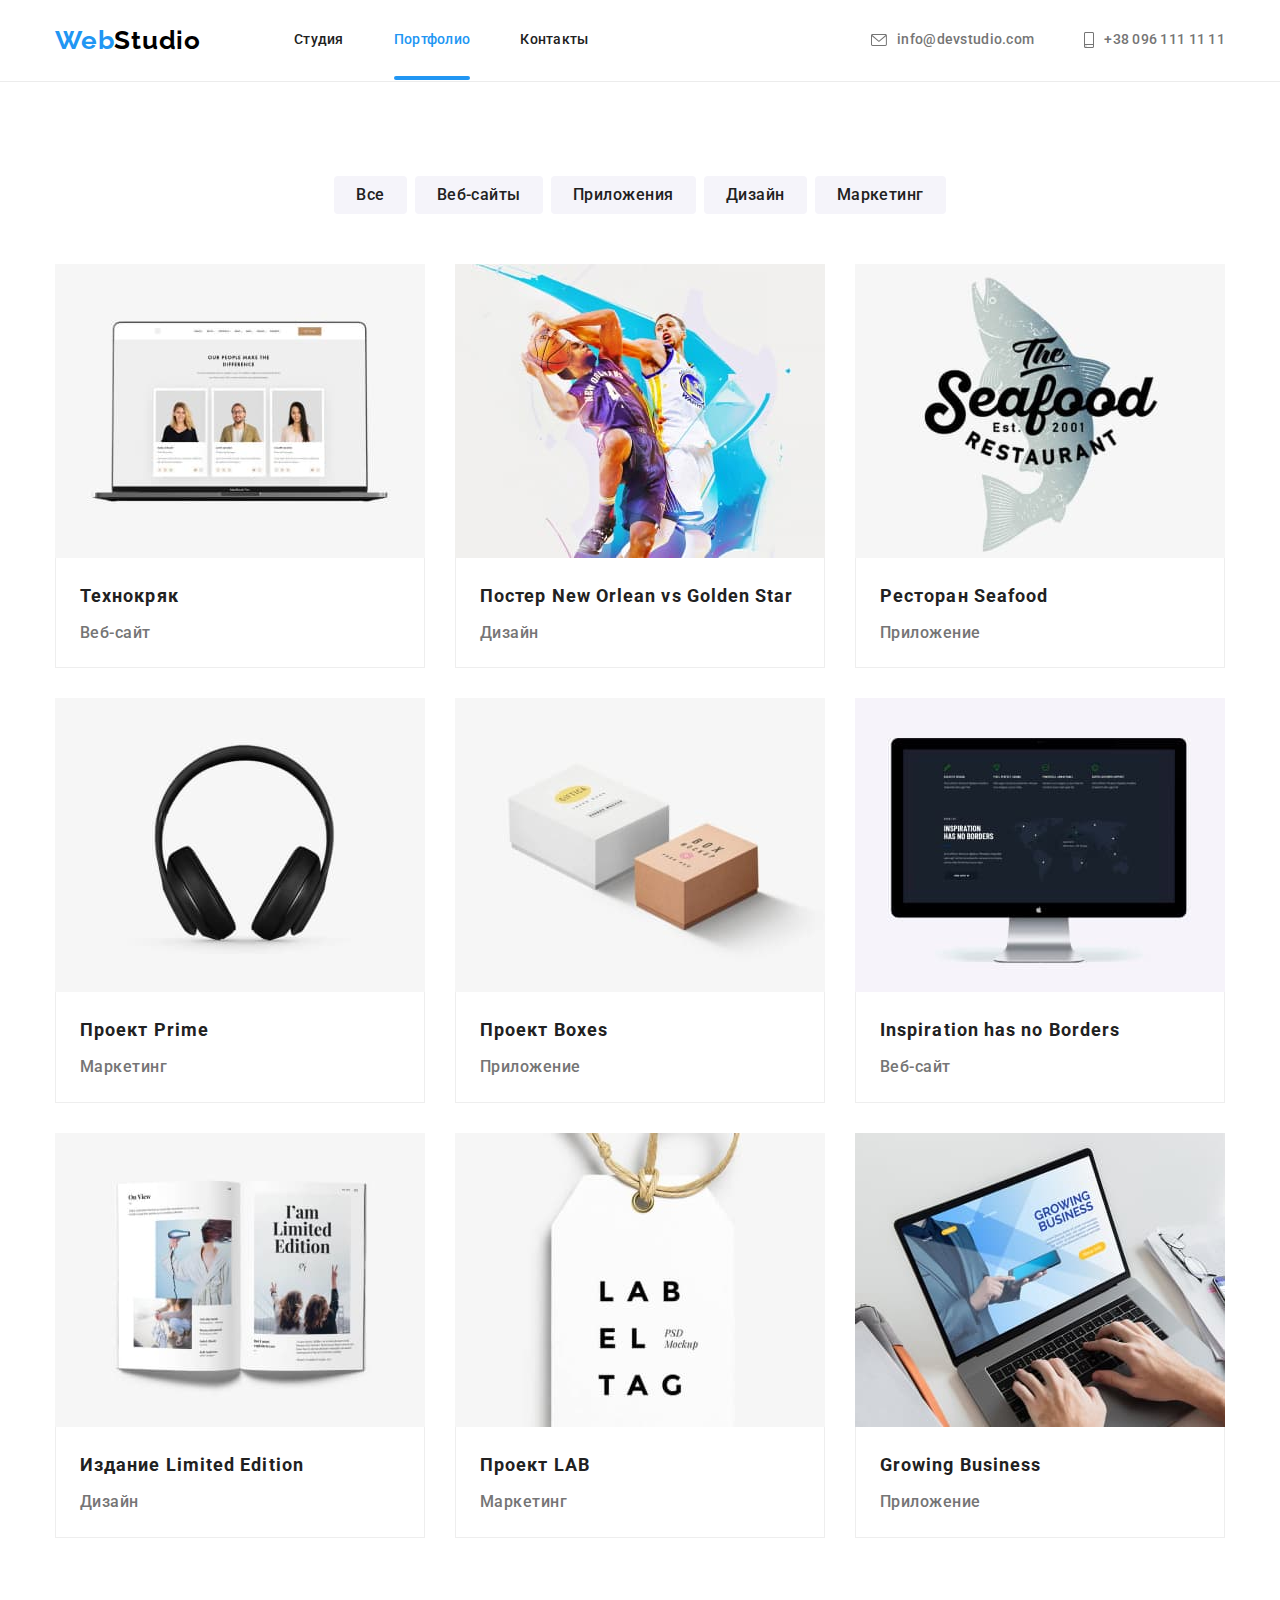
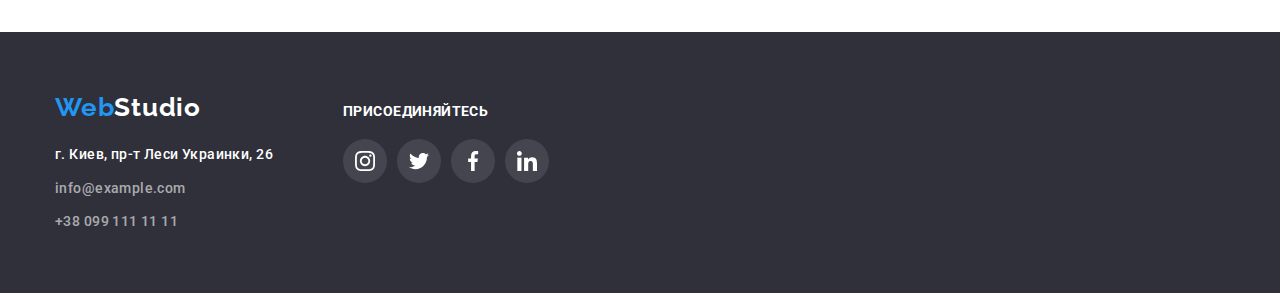
==== portfolio.html @ c588021c "1" ====
<!DOCTYPE html>
<html lang="ru">
<head>
    <meta charset="UTF-8">
    <meta http-equiv="X-UA-Compatible" content="IE=edge">
    <meta name="viewport" content="width=device-width, initial-scale=1.0">
    <title>Document</title>
    <link rel="preconnect" href="https://fonts.googleapis.com">
    <link rel="preconnect" href="https://fonts.gstatic.com" crossorigin>
    <link href="https://fonts.googleapis.com/css2?family=Raleway:wght@700&family=Roboto:wght@400;500;700;900&display=swap" rel="stylesheet">
    <link rel="stylesheet" href="https://cdnjs.cloudflare.com/ajax/libs/modern-normalize/1.1.0/modern-normalize.min.css">
    <link rel="stylesheet" href="./css/style.css">
</head>
<body>
                    <!-- Header -->
    <header class="header">
        <div class="container header-container">
        <nav class="nav">
                <a class="logo" lang="en" href="/">Web<span>Studio</span> </a>
            
                <ul class="nav-list">
                    <li class="nav-list-item">
                        <a class="nav-list-link" href="./index.html">Студия</a>
                    </li>
                    <li class="nav-list-item" >
                        <a class="nav-list-link current" href="">Портфолио</a>
                    </li>
                    <li class="nav-list-item">
                        
                        <a class="nav-list-link" href="">Контакты</a>
                      </li>       
                 </ul>       
                   
                
                </nav>
                
                <ul class="nav-list-auth" lang="en">
            <li class="header-contacts">
               
                <a class="header-contacts" href="mailto:info@devstudio.com" >
                    <svg class="nav-icon" width="16" height="12">
                        <use  href="./images/symbol-defs.svg#icon-envelope-1" ></use>
                        </svg>info@devstudio.com</a> 
                           
                    </li>    
                    
            
            <li>
                <a class="header-contacts" href="tel:+380961111111">
                    <svg class="nav-icon-tell" width="10" height="16">
                        <use href="./images/symbol-defs.svg#icon-smartphone" ></use>
                    </svg>+38 096 111 11 11</a>
            </li>
          </ul>  
            </div>
        
        </header>
                            <!-- Portfolio -->
    <main>
        <section class="presenatation">
            <div class="container">
                <ul class="portfolio">
                    <li class="portfolio-nav">
                        <button class="portfolio-nav-list" type="button" >Все</button>
                    </li>
                    <li class="portfolio-nav">
                        <button class="portfolio-nav-list" type="button">Веб-сайты</button>
                    </li>
                    <li class="portfolio-nav">
                        <button class="portfolio-nav-list" type="button">Приложения</button>
                    </li>
                    <li class="portfolio-nav">
                        <button class="portfolio-nav-list" type="button">Дизайн</button>
                    </li>
                    <li class="portfolio-nav">
                        <button class="portfolio-nav-list" type="button">Маркетинг</button>
                    </li>
                </ul>
            
            
                <ul class="portfolio-img">
                    <li class="portfolio-img-list">
                        <a class="portfolio-link" href="">
                            <div class="portfolio-link-wrap">
                            <img class="portfolio-item" src="./images/portfolio1.jpg" alt="ноутбук" width="370" height="294">
                        <p class="portfolio-top-text">Ресурс предлагает комплексные предложения с разным уровнем функционала и сервисов. Все это позволит посетителю получить
                        исчерпывающие сведения о компании или частном лице.</p>
                        </div>
                            <div class="portfolio-description">
                            <h3 class="portfolio-img-name">Технокряк</h3>
                        <p class="portfolio-img-describe">Веб-сайт</p>
                        </div>
                        </a>
                     </li>   
                    
                    <li class="portfolio-img-list">
                        <a class="portfolio-link" href="">
                            <div class="portfolio-link-wrap">
                        <img src="./images/portfolio2.jpg" alt="баскетбол" width="370" height="294">
                        <p class="portfolio-top-text">Ресурс предлагает комплексные предложения с разным уровнем функционала и сервисов. Все это
                            позволит посетителю получить
                            исчерпывающие сведения о компании или частном лице.</p>
                            </div>
                            
                        <div class="portfolio-description">
                            <h3 class="portfolio-img-name">Постер New Orlean vs Golden Star</h3>
                        <p class="portfolio-img-describe">Дизайн</p></div>
                        </a>
                      </li>  
                        
                    
                    <li class="portfolio-img-list">
                        <a class="portfolio-link" href="">
                            <div class="portfolio-link-wrap">
                                <img src="./images/portfolio3.jpg" alt="логотип" width="370" height="294">
                                <p class="portfolio-top-text">Ресурс предлагает комплексные предложения с разным уровнем функционала и сервисов. Все это
                                    позволит посетителю получить
                                    исчерпывающие сведения о компании или частном лице.</p>
                            </div>
                          
                          <div class="portfolio-description">
                            <h3 class="portfolio-img-name">Ресторан Seafood</h3>
                        <p class="portfolio-img-describe">Приложение</p></div>  
                        </a>
                     </li>   
                      <li class="portfolio-img-list">
                        <a class="portfolio-link" href="">
                            <div class="portfolio-link-wrap">
                                <img src="./images/portfolio4.jpg" alt="наушники" width="370" height="294">
                                <p class="portfolio-top-text">Ресурс предлагает комплексные предложения с разным уровнем функционала и сервисов. Все это
                                    позволит посетителю получить
                                    исчерпывающие сведения о компании или частном лице.</p>
                            </div>
                          
                          <div class="portfolio-description">
                            <h3 class="portfolio-img-name">Проект Prime</h3>
                        <p class="portfolio-img-describe">Маркетинг</p></div>  
                        </a>  
                    </li>
                    <li class="portfolio-img-list">
                        <a class="portfolio-link" href="">
                            <div class="portfolio-link-wrap">
                                <img src="./images/portfolio5.jpg" alt="коробки" width="370" height="294">
                                <p class="portfolio-top-text">Ресурс предлагает комплексные предложения с разным уровнем функционала и сервисов. Все это
                                    позволит посетителю получить
                                    исчерпывающие сведения о компании или частном лице.</p>
                            </div>
                           
                            <div class="portfolio-description">
                            <h3 class="portfolio-img-name">Проект Boxes</h3>
                        <p class="portfolio-img-describe">Приложение</p></div>
                    </a>
                     </li>   
                        
                    
                    <li class="portfolio-img-list">
                        <a class="portfolio-link" href="">
                            <div class="portfolio-link-wrap">
                                <img src="./images/portfolio6.jpg" alt="монитор" width="370" height="294">
                                <p class="portfolio-top-text">Ресурс предлагает комплексные предложения с разным уровнем функционала и сервисов. Все это
                                    позволит посетителю получить
                                    исчерпывающие сведения о компании или частном лице.</p>
                            </div>
                            
                            <div class="portfolio-description">
                            <h3 class="portfolio-img-name">Inspiration has no Borders</h3>
                        <p class="portfolio-img-describe">Веб-сайт</p></div>
                        </a>
                      </li>  
                    
                    
                        
                        
                    
                    <li class="portfolio-img-list">
                        
                        <a class="portfolio-link" href="">
                        <div class="portfolio-link-wrap">
                            <img src="./images/portfolio7.jpg" alt="книга" width="370" height="294">
                            <p class="portfolio-top-text">Ресурс предлагает комплексные предложения с разным уровнем функционала и сервисов. Все это
                                позволит посетителю получить
                                исчерпывающие сведения о компании или частном лице.</p>
                        </div>
                            
                            <div class="portfolio-description">
                            <h3 class="portfolio-img-name">Издание Limited Edition</h3>
                        <p class="portfolio-img-describe">Дизайн</p></div>
                    </a>
                      </li>  
                        
                    
                    <li class="portfolio-img-list">
                        <a class="portfolio-link" href="">
                            <div class="portfolio-link-wrap">
                                <img src="./images/portfolio8.jpg" alt="бирка" width="370" height="294">
                                <p class="portfolio-top-text">Ресурс предлагает комплексные предложения с разным уровнем функционала и сервисов. Все это
                                    позволит посетителю получить
                                    исчерпывающие сведения о компании или частном лице.</p>
                            </div>
                            
                            <div class="portfolio-description">
                            <h3 class="portfolio-img-name">Проект LAB</h3>
                        <p class="portfolio-img-describe">Маркетинг</p></div>
                    </a>
                        </li>
                        
                    
                    <li class="portfolio-img-list">
                        <a class="portfolio-link" class="portfolio-link" href=""> 
                            <div class="portfolio-link-wrap">
                                <img src="./images/portfolio9.jpg" alt="лептоп" width="370" height="294">
                                <p class="portfolio-top-text">Ресурс предлагает комплексные предложения с разным уровнем функционала и сервисов. Все это
                                    позволит посетителю получить
                                    исчерпывающие сведения о компании или частном лице.</p>
                            </div>
                            
                            <div class="portfolio-description">
                            <h3 class="portfolio-img-name">Growing Business</h3>
                        <p class="portfolio-img-describe">Приложение</p>
                        </div>
                    </a>
                       </li>
                </ul>
            </div>
        
         </section>
    </main 
                   >
                    <!-- Footer -->
    
           <footer class="footer">
        <div class="container-footer">
            <div class="container-adress">
               <a class="footer-logo" lang="en" href="/">Web<span class="footer-logo-color">Studio</span></a>
        <address>
            <p class="footer-adress">г. Киев, пр-т Леси Украинки, 26</p>
           
         <ul>
            <li class="footer-list">
                <a class="footer-contacts" href="mailto:info@example.com">info@example.com</a>
            </li>    
            <li class="footer-list">
                <a class="footer-contacts" href="tell:+380991111111">+38 099 111 11 11</a>
            </li>
         </ul>
        </address> 
        </div>

        <div class="container-contact-us">
            <h3 class="contats-us-title">присоединяйтесь</h3>
            <ul class="contats-us-list">
                <li class="contats-us-item">
                    <a class="contats-us-link" href="">
                        <svg class="contats-us-icon" width="20" height="20">
                            <use class="social-inst" href="./images/symbol-defs.svg#icon-instagram"> </use>
            
            
                        </svg>
                    </a>
                </li>
            
            
                <li class="contats-us-item">
                    <a class="contats-us-link" href="">
                        <svg class="contats-us-icon" width="20" height="20">
                            <use href="./images/symbol-defs.svg#icon-twitter"> </use>
            
            
                        </svg>
                    </a>
                </li>
            
                <li class="contats-us-item">
                    <a class="contats-us-link" href="">
                        <svg class="contats-us-icon" width="20" height="20">
                            <use href="./images/symbol-defs.svg#icon-facebook"> </use>
            
            
                        </svg>
                    </a>
                </li>
            
                <li class="contats-us-item">
                    <a class="contats-us-link" href="">
                        <svg class="contats-us-icon" width="20" height="20">
                            <use href="./images/symbol-defs.svg#icon-linkedin"> </use>
            
            
                        </svg>
                    </a>
                </li>
            </ul>
        </div>
         </div>
    
        
    </footer>   
</body>
</html>
---- css/style.css ----
:root {
  --main-text-color: #757575;
  --secondary-text-color: #212121;
  --main-hover-color: #2196f3;
  --secondary-background-color: #2f303a;
  --team-bg-color: #f5f4fa;
  --portfolio-img-border: #eeeeee;
  --header-border-color: #ececec;
}
ul {
  list-style: none;
  padding: 0;
  margin: 0;
}

a {
  text-decoration: none;
}
body {
  color: var(--main-text-color);
  background-color: #ffffff;
}
body {
  font-family: "Roboto", sans-serif;

  font-weight: 500;
  font-size: 14px;
  line-height: 1.14;
  letter-spacing: 0.02em;
  color: var(--secondary-text-color);
}
div {
  display: block;
}

img {
  display: block;
  max-width: 100%;
  height: auto;
}

h1,
h2,
h3,
h4,
h5,
h6,
p {
  margin: 0;
  padding: 0;
}

.container {
  margin-left: auto;
  margin-right: auto;

  padding: 0 15px;

  width: 1200px;
}

/* index styling */
/* head */

.header {
  border-bottom: 1px solid #ececec;
  padding-top: 25px;
  padding-bottom: 25px;
}

.logo {
  font-family: "Raleway", sans-serif;

  font-weight: bold;
  font-size: 26px;
  line-height: 1.19;
  letter-spacing: 0.03em;
  color: #2196f3;
}
span {
  color: black;
}
.nav-list-link {
  position: relative;
  font-weight: 500;
  font-size: 14px;
  line-height: 1.14;
  letter-spacing: 0.02em;
  color: var(--secondary-text-color);
  transition: var(--main-hover-color);
  position: relative;
  transition: color 250ms cubic-bezier(0.4, 0, 0.2, 1);
}

.nav-list-link.current::after {
content: "";
width: 100%;
height: 4px;
border-radius: 2px;
background-color: var(--main-hover-color);
position: absolute;
display: block;
bottom: -32.3px;
}


.nav-list-link:hover,
:focus {
  color: var(--main-hover-color);
 
}

.header-container {
  display: flex;
  align-items: center;
}

.nav-icon {
  width: 16px;
  height: 12px;
  margin-right: 10px;
  fill: currentColor;
}

.nav-icon-tell {
  width: 10px;
  height: 16px;
  margin-right: 10px;
  fill: currentColor;
}

.header-contacts {
  display: flex;
  align-items: center;
  font-weight: 500;
  font-size: 14px;
  line-height: 1.14;
  letter-spacing: 0.02em;

  color: var(--main-text-color);
  transition: var(--main-hover-color);
  position: relative;
  transition: color 250ms cubic-bezier(0.4, 0, 0.2, 1);
}
.header-contacts:hover,
:focus {
  color: var(--main-hover-color);
 
}

.nav-list-item {
  display: block;
}
.nav-list-auth {
  display: flex;
  align-items: center;
  margin-left: auto;
}

.logo {
  margin-right: 93px;
}
.nav-list .nav-list-link.current {
  color: #2196f3;
}
.nav-list {
  display: flex;
}

.nav {
  display: flex;
  align-items: center;
}

.nav-list .nav-list-item + .nav-list-item {
  margin-left: 50px;
}

.header-contacts:not(:last-child) {
  margin-right: 50px;
}


/*  Hero  */



.hero {
  background-color: #2f303a;
  background-image: linear-gradient(
      rgba(47, 48, 58, 0.4),
      rgba(47, 48, 58, 0.4)
    ),
    url(../images/Preview.jpg);
  background-repeat: no-repeat;
  background-position: center;
  background-size: cover;
  margin: 0px auto;
  text-align: center;
  padding: 200px 0;
  width: 1600px;
}

.hero-title {
  margin-top: 0;
  margin-bottom: 30px;
  text-align: center;
  font-weight: 900;
  font-size: 44px;
  line-height: 1.36;
  letter-spacing: 0.06em;
  text-transform: uppercase;
  color: #ffffff;
}

.hero-button {
  cursor: pointer;
  padding: 10px 32px;
  display: inline-block;
  background: #2196f3;
  box-shadow: 0px 4px 4px rgba(0, 0, 0, 0.15);
  border-radius: 4px;
  font-family: inherit;
  font-weight: bold;
  font-size: 16px;
  line-height: 1.88;
  color: #ffffff;
  transition: background-color 250ms cubic-bezier(0.4, 0, 0.2, 1);
  
}

.hero-button:hover {
  background: #188ce8;
  box-shadow: 0px 4px 4px rgba(0, 0, 0, 0.15);
  border-radius: 4px;
  
}
.hero-button:focus {
  background: #188ce8;
  box-shadow: 0px 4px 4px rgba(0, 0, 0, 0.15);
  border-radius: 4px;
  
}
/* advantages */
.advantages {
  padding-top: 94px;
}

.advantages-main {
  display: flex;
}
.advantages-list {
  width: 270px;
}
.advantages-main {
  justify-content: space-between;
}

.advantages-item {
  margin-bottom: 10px;
  font-weight: bold;
  font-size: 14px;
  line-height: 1.14;
  letter-spacing: 0.03em;
  text-transform: uppercase;
  color: var(--secondary-text-color);
}
.advantages-text {
  font-weight: normal;
  font-size: 14px;
  line-height: 1.71;
  letter-spacing: 0.03em;
  color: var(--main-text-color);
}

.container-icons {
  padding: 25px 102.34px;
  margin-bottom: 30px;
  width: 270px;
  height: 120px;
  left: 215px;
  top: 774px;

  background: #f5f4fa;
  border-radius: 4px;
}
.advantage-icon {
  max-width: 80px;
  max-height: 80px;
  border-radius: 4px;
}
/* Specialization */

.specialization {
  padding-top: 94px;
  padding-bottom: 94px;
  font-weight: bold;
  font-size: 36px;
  line-height: 1.17;

  letter-spacing: 0.03em;
  color: var(--secondary-text-color);
}

.specialization-name {
  font-weight: bold;
  font-size: 36px;
  line-height: 42px;
  text-align: center;
  letter-spacing: 0.03em;

  color: #212121;
  margin-bottom: 50px;
}
.specialization-list {
  margin-top: 0;
  display: block;
  
}
.specialization-list + .specialization-list {
  margin-left: 30px;
}

.specialization-art {
  display: flex;
    
}

.item-monoblock {
  position: relative;
  margin-left: 30px;
}
.monoblock-text {
  display: flex;
  align-items: center;
  justify-content: center;
  position: absolute;
  background-color: rgba(47, 48, 58, 0.8);
  bottom: 0;
  width: 100%;
  height: 70px;
  font-weight: bold;
  font-size: 14px;
  line-height: 1.14;
  text-align: center;
  letter-spacing: 0.03em;
  text-transform: uppercase;
  color: #ffffff;
}
/* Team */

.team-item {
  display: block;
  display: flex;
}

.team-list + .team-list {
  margin-left: 30px;
}
.team-title {
  text-align: center;
  font-weight: bold;
  font-size: 36px;
  line-height: 1.17;

  letter-spacing: 0.03em;

  color: var(--secondary-text-color);
}
.team-member {
  margin-bottom: 10px;
  text-align: center;
  font-weight: 500;
  font-size: 16px;
  line-height: 1.19;
  letter-spacing: 0.03em;
  color: var(--secondary-text-color);
}
.team-specific {
  margin-bottom: 16px;
  margin-top: 0;
  text-align: center;
  font-weight: normal;
  font-size: 16px;
  line-height: 1.19;
  letter-spacing: 0.03em;

  color: var(--main-text-color);
}

.container-team {
  padding-top: 30px;
  padding-bottom: 30px;
}
.team {
  background-color: var(--team-bg-color);
  padding-bottom: 94px;
  padding-top: 94px;
}
.team-title {
  margin-bottom: 50px;
}
.team-photo {
  margin-top: 0;
}
.team-list {
  width: 270px;

  background: #ffffff;

  box-shadow: 0px 1px 3px rgba(0, 0, 0, 0.12), 0px 1px 1px rgba(0, 0, 0, 0.14),
    0px 2px 1px rgba(0, 0, 0, 0.2);
  border-radius: 0px 0px 4px 4px;
}

.social-list {
  display: flex;
  justify-content: center;
 } 
  
.social-list-item:not(:last-child) {
  margin-right: 10px;
}

.social-link {
  display: flex;
  padding: 12px;
  width: 44px;
  height: 44px;
  background-color: transparent;
  border-radius: 50%;
  fill: #afb1b8;
  transition: background-color 250ms cubic-bezier(0.4, 0, 0.2, 1),
  fill 250ms cubic-bezier(0.4, 0, 0.2, 1) ;
}
.social-link:hover,
.social-link:focus {
  background: var(--main-hover-color);
  fill: #ffffff;
  
}

.container-customers {
  padding-top: 94px;
  padding-bottom: 94px;
  margin-left: auto;
  margin-right: auto;

  width: 1200px;
}

.customers-title {
  font-weight: bold;
  font-size: 36px;
  line-height: 42px;
  text-align: center;
  letter-spacing: 0.03em;
  color: #212121;
  margin-bottom: 50px;
}
.customers-list {
  display: flex;
  justify-content: center;
}
.customers-icon {
  width: 100%;
  height: 100%;
  display: flex;
  align-items: center;
  justify-content: center;
   border: 1px solid #afb1b8;
  
  border-radius: 4px;
}
 .customers-link {
   width: 170px;
   height: 92px;
   
 }

.customers-link:not(:last-child) {
  margin-right: 30px;
}

.customers-icon {
  fill: #afb1b8;
  transition: fill 250ms cubic-bezier(0.4, 0, 0.2, 1),
  border 250ms cubic-bezier(0.4, 0, 0.2, 1);
}
.customers-icon:focus,
.customers-icon:hover {
  fill: var(--main-hover-color);
  border: 1px solid var(--main-hover-color);
  
}  
  






}
/* footer */

.footer {
  display: flex;
}

.container-footer {
  display: flex;
  align-items: baseline;
  margin-left: auto;
  margin-right: auto;

  padding: 0 15px;

  width: 1200px;
}

.container-contact-us {
  
  margin-left: 70px;
  
}
.contats-us-title{
  margin-bottom: 20px;
  
font-weight: bold;
font-size: 14px;
line-height: 16px;
letter-spacing: 0.03em;
text-transform: uppercase;

color: #FFFFFF;
}




.contats-us-link{
  display: flex;
  width: 44px;
  height: 44px;
  padding: 12px;
  background-color: rgba(255, 255, 255, 0.1);
  border-radius: 50%;
  fill: #FFFFFF;
  transition: background-color 250ms cubic-bezier(0.4, 0, 0.2, 1),
  fill 250ms cubic-bezier(0.4, 0, 0.2, 1);
}
.contats-us-link:hover,
.contats-us-link:focus {
  background-color: var(--main-hover-color);
  fill: #FFFFFF;
  
}

.contats-us-item:not(:last-child) {
  margin-right: 10px;
}
.contats-us-list {
  display: flex;
  align-items: center;
  justify-content: space-between;
 }
 
/* .contats-us-link:not(:last-child) {
  margin-right: 10px;
}   */

.footer-logo {
  font-family: "Raleway", sans-serif;
  font-style: normal;
  font-weight: bold;
  font-size: 26px;
  line-height: 1.19;

  letter-spacing: 0.03em;

  color: var(--main-hover-color);
}
.footer-logo-color {
  color: #ffffff;
}
.footer-adress {
  font-style: normal;
  font-size: 14px;
  line-height: 1.71;
  letter-spacing: 0.03em;
  color: #ffffff;
}
.footer-contacts {
  display: inline-block;
  font-style: normal;
}
.footer-list:not(:last-child) {
  margin-bottom: 9px;
}

.footer-contacts {
  font-family: inherit;
  font-style: normal;

  font-size: 14px;
  line-height: 24px;
  letter-spacing: 0.03em;
  color: rgba(255, 255, 255, 0.6);
  transition: color 250ms cubic-bezier(0.4, 0, 0.2, 1);
}

.footer {
  margin-top: 0;
  margin-bottom: 0;
  padding-top: 60px;
  padding-bottom: 60px;
}
.footer-logo {
  padding: auto;
  display: inline-block;

  margin-bottom: 20px;
}
.footer-adress {
  margin-bottom: 9px;
}
.footer-contacts:focus {
  color: var(--main-hover-color);
  
}
.footer-contacts:hover {
  color: var(--main-hover-color);
  
}
footer {
  background-color: var(--secondary-background-color);
}

/* Portfolio styling */

.presenatation {
  padding-top: 94px;
  padding-bottom: 94px;
}
.portfolio {
  display: flex;
  justify-content: center;

  margin-bottom: 50px;
}

.portfolio-nav-list {
  padding: 6px 22px;

  cursor: pointer;
  font-family: inherit;

  color: var(--secondary-text-color);
  background: var(--team-bg-color);
  border-radius: 4px;
  border: none;
  font-weight: 500;
  font-size: 16px;
  line-height: 1.62;
  letter-spacing: 0.03em;
  transition: color 250ms cubic-bezier(0.4, 0, 0.2, 1), 
  background-color 250ms cubic-bezier(0.4, 0, 0.2, 1), 
  box-shadow 250ms cubic-bezier(0.4, 0, 0.2, 1) ;
}

.portfolio-nav:not(:last-child) {
  margin-right: 8px;
}

.portfolio-nav-list:hover {
  background: var(--main-hover-color);
  color: #ffffff;
  box-shadow: 0px 3px 1px rgba(0, 0, 0, 0.1), 0px 1px 2px rgba(0, 0, 0, 0.08), 0px 2px 2px rgba(0, 0, 0, 0.12);
  
}
.portfolio-nav-list:focus {
  background: var(--main-hover-color);
  color: #ffffff;
  box-shadow: 0px 3px 1px rgba(0, 0, 0, 0.1), 0px 1px 2px rgba(0, 0, 0, 0.08), 0px 2px 2px rgba(0, 0, 0, 0.12);
  
}
.portfolio-img-list {
  width: 370px;

  background: #ffffff;
  /* border: 1px solid var(--portfolio-img-border);
        box-sizing: border-box; */
}
.portfolio-link {
  display: block;
  transition: box-shadow 250ms cubic-bezier(0.4, 0, 0.2, 1);
}

.portfolio-link:hover,
.portfolio-link:focus {
  box-shadow: 0px 1px 1px rgba(0, 0, 0, 0.12), 0px 4px 4px rgba(0, 0, 0, 0.06), 1px 4px 6px rgba(0, 0, 0, 0.16);
  
}

.portfolio-img {
  display: flex;
  flex-wrap: wrap;
}

.portfolio-img-list {
  margin-right: 30px;
  margin-bottom: 30px;
}



.portfolio-img-list:nth-child(3n) {
  margin-right: 0;
}

.portfolio-img-list:nth-last-child(-n + 3) {
  margin-bottom: 0;
}

.portfolio-img-name {
  margin-bottom: 4px;

  font-weight: bold;
  font-size: 18px;
  line-height: 2;
  letter-spacing: 0.06em;
  color: #212121;
}
.portfolio-img-describe {
  font-size: 16px;
  line-height: 1.85;
  letter-spacing: 0.03em;
  color: var(--main-text-color);
}

.portfolio-description {
  padding: 20px 24px 20px 24px;
  border-bottom: 1px solid var(--portfolio-img-border);
  border-left: 1px solid var(--portfolio-img-border);
  border-right: 1px solid var(--portfolio-img-border);
}

.portfolio-link-wrap {
  position: relative;
  overflow: hidden;
}

.portfolio-top-text {
  position: absolute;
  top: 0;
  left: 0;
  background-color: rgba(33, 150, 243, 0.9);
  padding: 63px 24px;
  font-size: 18px;
  line-height: 1.55;
  letter-spacing: 0.03em;
  color: #ffffff;
  height: 100%;
  overflow: auto;
  transform: translateY(100%);
  transition: transform 250ms cubic-bezier(0.4, 0, 0.2, 1);
  }
  

  .portfolio-link:hover .portfolio-top-text,
  .portfolio-link:focus .portfolio-top-text {
    transform: translateY(0);
    /* transition: transform 250ms cubic-bezier(0.4, 0, 0.2, 1); */
  }
  
  /* Modal */
  .backdrop {
    width: 100vw;
    height: 100vh;
    background-color: rgba(0, 0, 0, 0.1);
    position: fixed;
    top: 0;
    transition: opacity 250ms, visibility 250ms;
  }
  
  .backdrop.is-hidden .modal {
    transform: translate(-50%, -50%);
  }
  
  .modal {
    width: 528px;
    height: 581px;
    border-radius: 4px;
    background-color: #ffffff;
    box-shadow: 0px 1px 3px rgba(0, 0, 0, 0.12), 0px 1px 1px rgba(0, 0, 0, 0.14),
      0px 2px 1px rgba(0, 0, 0, 0.2);
  
    position: absolute;
    top: 50%;
    left: 50%;
    animation: animateX30 3000ms infinite 1000ms;
    transform: translate(-50%, -50%);
  }
  
  .modal-close {
    width: 30px;
    height: 30px;
    background-color: transparent;
    border-radius: 50%;
    border: 1px solid rgba(0, 0, 0, 0.1);
    position: absolute;
    top: 10px;
    right: 10px;
    display: flex;
    align-items: center;
    justify-content: center;
    cursor: pointer;
  }
  
  .modal-close-icon {
    width: 18px;
    height: 18px;
    
  }
  
  .is-hidden {
    visibility: hidden;
    opacity: 0;
    pointer-events: none;
  }
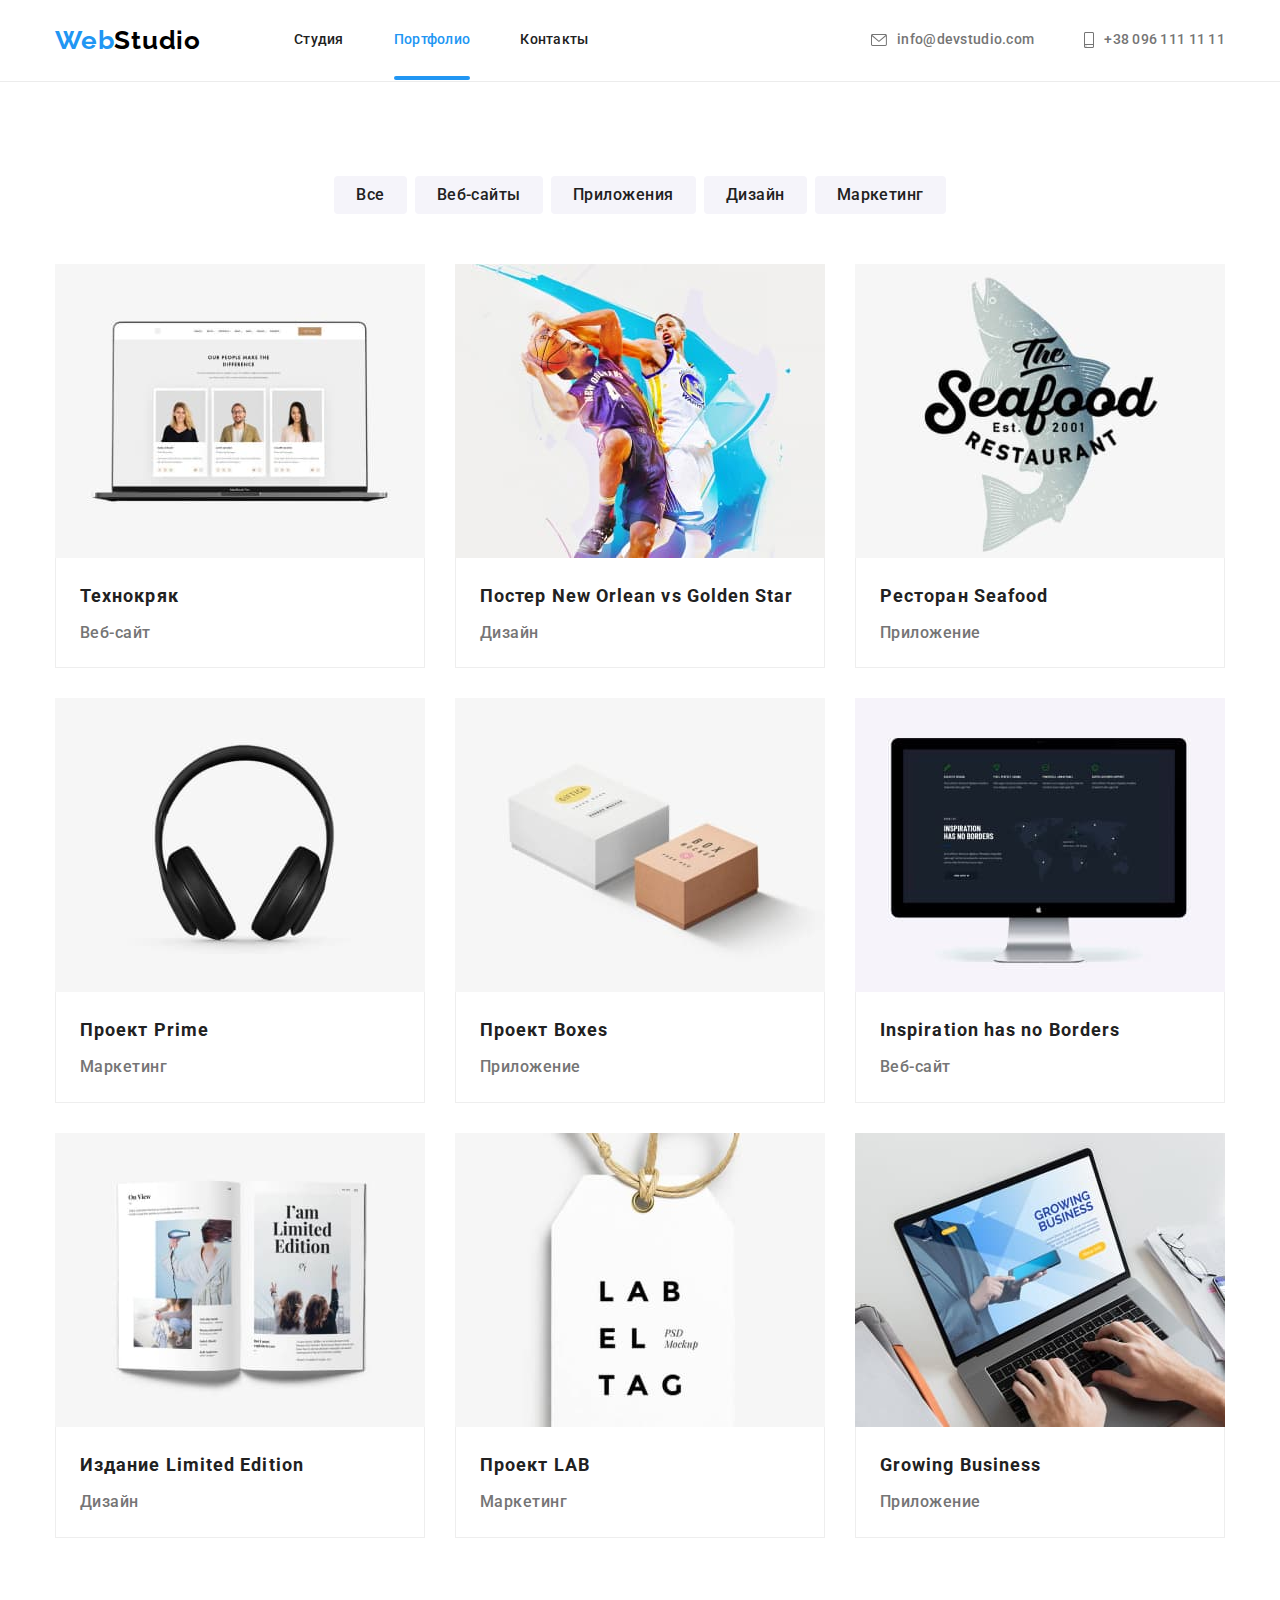
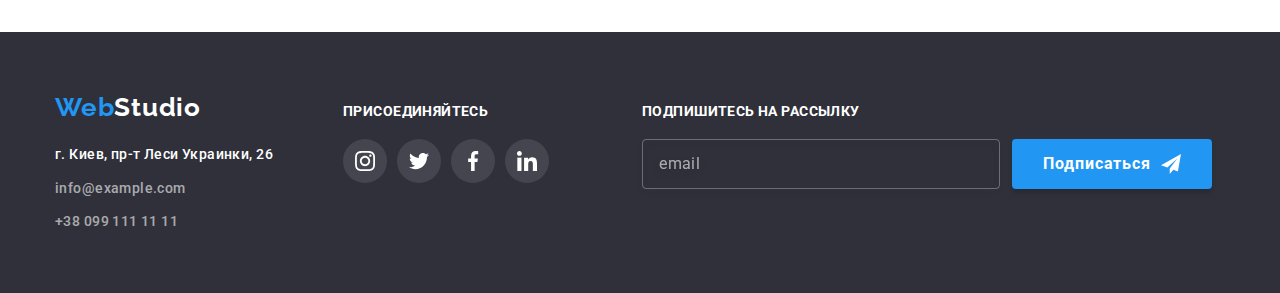
==== commit 567fef49: "footer form ended" ====
--- a/portfolio.html
+++ b/portfolio.html
@@ -291,10 +291,25 @@
                 </li>
             </ul>
         </div>
+        <div class="footer-form">
+            <p class="footer-form-item">Подпишитесь на рассылку</p>
+            <form name="signup-form" class="footer-form-box">
+                <input class="footer-form-box-input" type="email" name="email" placeholder="email">
+        
+                <button class="footer-form-button" type="submit">
+                    Подписаться
+                    <svg class="footer-social-icon" width="20" height="20">
+                        <use href="./images/symbol-defs.svg#icon-send-form"></use>
+                    </svg>
+        
+                </button>
+        
+            </form>
+        </div>
          </div>
-    
-        
-    </footer>   
+    </footer> 
+        
+      
 </body>
 </html>       
      
--- a/css/style.css
+++ b/css/style.css
@@ -636,6 +636,77 @@
   background-color: var(--secondary-background-color);
 }
 
+/* Footer Form Styling */
+.footer-form-item {
+  font-weight: bold;
+  font-size: 14px;
+  line-height: 16px;
+  letter-spacing: 0.03em;
+  text-transform: uppercase;
+  color: #ffffff;
+  margin-bottom: 20px;
+  margin-left: 93px;
+}
+
+.footer-social-icon {
+  margin-left: 10px;
+}
+
+.footer-form-button {
+  background: #2196F3;
+  font-weight: bold;
+  font-size: 16px;
+  line-height: 1.87;
+  text-align: center;
+  letter-spacing: 0.06em;
+  color: #FFFFFF;
+  width: 200px;
+  height: 50px;
+  box-shadow: 0px 4px 4px rgba(0, 0, 0, 0.15);
+  border-radius: 4px;
+  border: none;
+  display: flex;
+  align-items: center;
+  justify-content: center;
+  cursor: pointer;
+  transition: background-color 250ms cubic-bezier(0.4, 0, 0.2, 1);
+}
+
+.footer-form-button:hover,
+.footer-form-button:focus {
+  background-color: #188ce8;
+  transition: background-color 250ms cubic-bezier(0.4, 0, 0.2, 1);
+}
+
+
+.footer-form-box {
+  display: flex;
+  margin-left: 93px;
+}
+
+
+.footer-form-box-input {
+  border: 1px solid rgba(255, 255, 255, 0.3);
+  filter: drop-shadow(0px 4px 4px rgba(0, 0, 0, 0.15));
+  border-radius: 4px;
+  width: 358px;
+  height: 50px;
+  background-color: transparent;
+  padding: 0 16px;
+  margin-right: 12px;
+  color: #ffffff;
+  outline: none;
+}
+
+.footer-form-box-input::placeholder {
+  font-size: 16px;
+  line-height: 20px;
+  display: flex;
+  align-items: center;
+  letter-spacing: 0.03em;
+  color: rgba(255, 255, 255, 0.6);
+}
+
 /* Portfolio styling */
 
 .presenatation {
